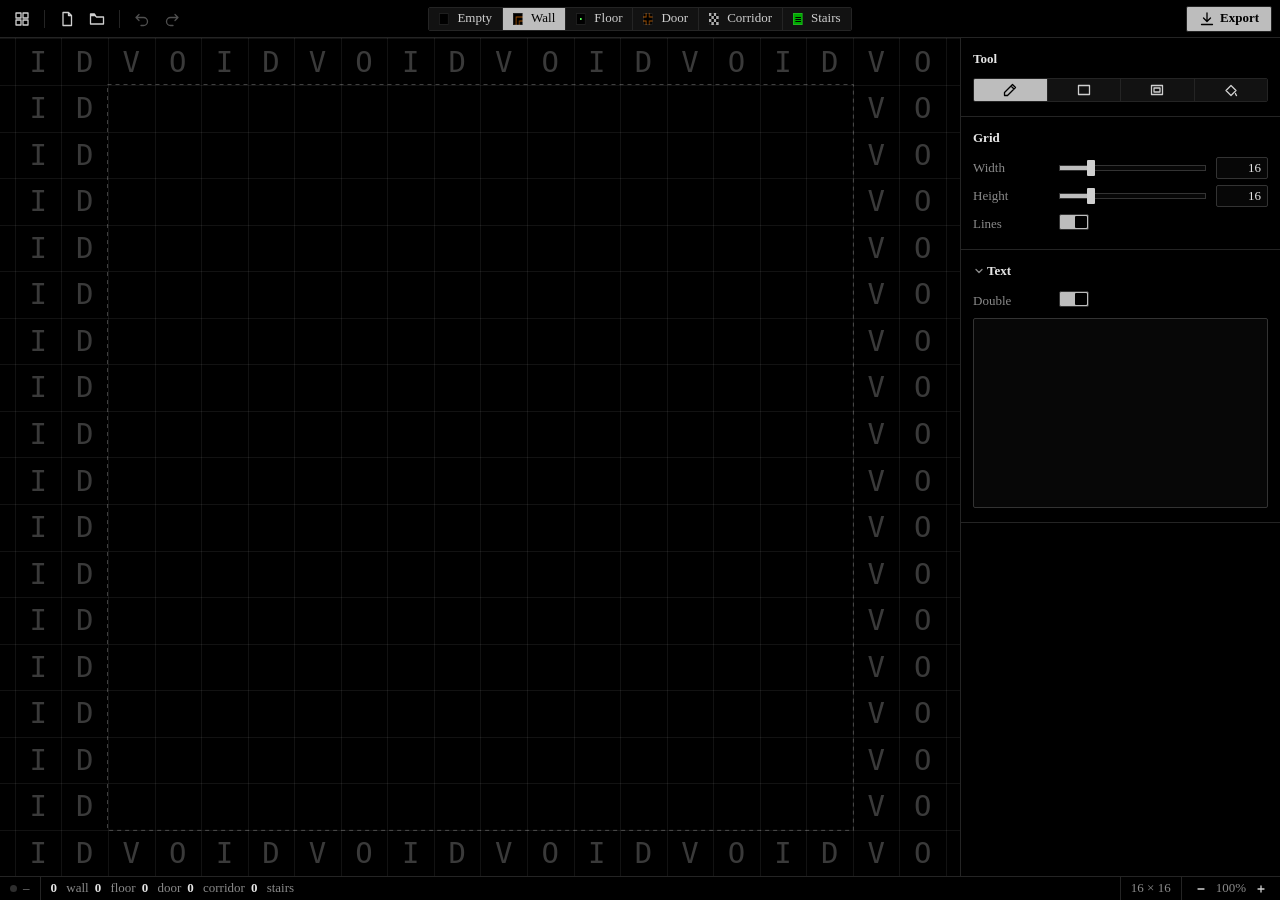
==== tools/mapgen/index.html @ 953b94c6 "Initial commit" ====
<!doctype html>
<html lang="en">
<head>
<meta charset="utf-8">
<meta name="viewport" content="width=device-width, initial-scale=1">
<title>MapGen</title>
<link rel="stylesheet" href="../../shared/ui.css">
<style>
#brush button { justify-content: center; padding: 0 10px; }
@media (max-width: 1000px) { #brush .lbl { display: none; } #brush button { padding: 0 9px; } }
.chipglyph { width: 12px; height: 12px; display: block; }
#work { background: transparent; position: relative; overflow: hidden; min-width: 0; }
#work canvas { display: block; }
#text { margin: 0; padding: 6px 8px; background: var(--well); border: 1px solid var(--well-border); border-radius: 2px;
  font: 11px/1 var(--mono); color: var(--ink); white-space: pre; overflow-x: auto; user-select: text; }
</style>
</head>
<body>
<svg width="0" height="0" style="position:absolute">
  <symbol id="i-home" viewBox="0 0 16 16"><rect x="2" y="2" width="5" height="5"/><rect x="9" y="2" width="5" height="5"/><rect x="2" y="9" width="5" height="5"/><rect x="9" y="9" width="5" height="5"/></symbol>
  <symbol id="i-new" viewBox="0 0 16 16"><path d="M4 1.5h5.5L12.5 4.5V14.5H4z M9.5 1.5v3h3"/></symbol>
  <symbol id="i-open" viewBox="0 0 16 16"><path d="M1.5 4.5v8.5h13V6H7.5L6 4.5z M1.5 4.5V3h4l1 1.5"/></symbol>
  <symbol id="i-undo" viewBox="0 0 16 16"><path d="M5 3.5L2 6.5l3 3 M2 6.5h7.5a4 4 0 0 1 0 8H7"/></symbol>
  <symbol id="i-redo" viewBox="0 0 16 16"><path d="M11 3.5l3 3-3 3 M14 6.5H6.5a4 4 0 0 0 0 8H9"/></symbol>
  <symbol id="i-down" viewBox="0 0 16 16"><path d="M8 2v8 M4.5 7L8 10.5 11.5 7 M2.5 13.5h11"/></symbol>
  <symbol id="i-chev" viewBox="0 0 12 12"><path d="M4.5 3L7.5 6 4.5 9"/></symbol>
  <symbol id="i-minus" viewBox="0 0 12 12"><path d="M3 6h6"/></symbol>
  <symbol id="i-plus" viewBox="0 0 12 12"><path d="M3 6h6 M6 3v6"/></symbol>
  <symbol id="i-pencil" viewBox="0 0 16 16"><path d="M10.5 2.5l3 3-8 8H2.5v-3z M9 4l3 3"/></symbol>
  <symbol id="i-rect" viewBox="0 0 16 16"><rect x="2.5" y="3.5" width="11" height="9"/></symbol>
  <symbol id="i-room" viewBox="0 0 16 16"><rect x="2.5" y="3.5" width="11" height="9"/><rect x="5" y="6" width="6" height="4"/></symbol>
  <symbol id="i-fill" viewBox="0 0 16 16"><path d="M3 8.5L8 3.5l5 5-5 5z M12.5 11.5c0 1 .7 1.6 1 2"/></symbol>
</svg>

<div id="app">
  <div id="toolbar">
    <div class="l">
      <a class="tool" href="../../index.html" title="All tools"><svg class="i"><use href="#i-home"/></svg></a>
      <div class="vsep"></div>
      <button class="tool" id="bNew" title="New map"><svg class="i"><use href="#i-new"/></svg></button>
      <button class="tool" id="bOpen" title="Open .json or .txt"><svg class="i"><use href="#i-open"/></svg></button>
      <div class="vsep"></div>
      <button class="tool" id="bUndo" title="Undo (⌘Z)"><svg class="i"><use href="#i-undo"/></svg></button>
      <button class="tool" id="bRedo" title="Redo (⇧⌘Z)"><svg class="i"><use href="#i-redo"/></svg></button>
      <input type="file" id="file" accept=".json,.txt" hidden>
    </div>
    <div class="seg" id="brush"></div>
    <div class="r">
      <button class="ui-btn primary" id="bExport"><svg class="i"><use href="#i-down"/></svg>Export</button>
      <div class="menu" id="mExport">
        <button data-x="copy">Copy text</button>
        <button data-x="txt">Download .txt</button>
        <button data-x="json">Download .json</button>
      </div>
    </div>
  </div>

  <div id="main">
    <div id="work"><canvas id="cv"></canvas></div>
    <div id="side">
      <div class="section">
        <div class="sec-head">Tool</div>
        <div class="sec-body">
          <div class="seg wide" id="tools">
            <button data-t="pencil" title="Pencil (B) · right-drag erases"><svg class="i"><use href="#i-pencil"/></svg></button>
            <button data-t="rect" title="Rectangle (R) · fills with the brush"><svg class="i"><use href="#i-rect"/></svg></button>
            <button data-t="room" title="Room (M) · wall outline with floor inside"><svg class="i"><use href="#i-room"/></svg></button>
            <button data-t="fill" title="Fill (F)"><svg class="i"><use href="#i-fill"/></svg></button>
          </div>
        </div>
      </div>

      <div class="section">
        <div class="sec-head">Grid</div>
        <div class="sec-body">
          <div class="row slider"><label title="Columns">Width</label><input type="range" id="rW" min="4" max="64"><input class="ui-field num" id="nW"></div>
          <div class="row slider"><label title="Rows">Height</label><input type="range" id="rH" min="4" max="64"><input class="ui-field num" id="nH"></div>
          <div class="row"><label title="Show cell lines (G)">Lines</label><div><button class="switch" id="swGrid"></button></div></div>
        </div>
      </div>

      <div class="section collapsible open" id="secText">
        <div class="sec-head fold"><svg class="i s chev"><use href="#i-chev"/></svg>Text</div>
        <div class="sec-body">
          <div class="row"><label title="Print every glyph twice so cells read square">Double</label><div><button class="switch" id="swDouble"></button></div></div>
          <pre id="text"></pre>
        </div>
      </div>
    </div>
  </div>

  <div id="status">
    <div class="cell"><i class="led" id="led"></i><span id="sPos">–</span></div>
    <div class="cell" id="sCounts"></div>
    <div class="cell grow"></div>
    <div class="cell" id="sSize"></div>
    <div class="cell zoom">
      <button id="zOut" title="Zoom out"><svg class="i s"><use href="#i-minus"/></svg></button>
      <span id="sZoom" title="Reset view (0) · scroll to pan · pinch or ⌘-scroll to zoom · space-drag to pan">100%</span>
      <button id="zIn" title="Zoom in"><svg class="i s"><use href="#i-plus"/></svg></button>
    </div>
  </div>
</div>

<script>
const css = n => getComputedStyle(document.documentElement).getPropertyValue(n).trim();
// ---------------------------------------------------------------- model
const TYPES = ['empty', 'wall', 'floor', 'door', 'corridor', 'stairs'];
const LABEL = { empty: 'Empty', wall: 'Wall', floor: 'Floor', door: 'Door', corridor: 'Corridor', stairs: 'Stairs' };
const CANON = { empty: ' ', wall: '#', floor: '.', door: '+', corridor: ':', stairs: '%' };   // glyph-independent save format
// The PC Rogue look (1985, CGA colours): brown double-line walls, ╬ doors, green · floor, grey ▒ corridors,
// stairs as a black ≡ on a green cell.
const G = { empty: ' ', wall: '╬', floor: '·', door: '╬', corridor: '▒', stairs: '≡' };
const LOOK = { paper: '#000000', ink: '#aaaaaa', void: '#3a3a3a',
  fg: { empty: '#000000', wall: '#aa5500', floor: '#55ff55', door: '#aa5500', corridor: '#aaaaaa', stairs: '#000000' },
  bg: { stairs: '#00aa00' } };
const KEY = 'od.mapeditor.v3';

let S = {
  w: 16, h: 16, cells: new Array(256).fill(0),
  brush: 1, tool: 'pencil', grid: true, double: true, zoom: 1,
};
try {
  const saved = JSON.parse(localStorage.getItem(KEY)) || JSON.parse(localStorage.getItem('od.mapeditor.v2'));
  if (saved && saved.cells) S = { ...S, w: saved.w, h: saved.h, cells: saved.cells, brush: saved.brush ?? 1,
    tool: saved.tool ?? 'pencil', grid: saved.grid ?? true, double: saved.double ?? true, zoom: saved.zoom ?? 1 };
} catch {}
const persist = () => { try { localStorage.setItem(KEY, JSON.stringify(S)); } catch {} };

const at = (x, y) => (x < 0 || y < 0 || x >= S.w || y >= S.h) ? 0 : S.cells[y * S.w + x];

// Walls: CP437 double lines that join to neighbouring walls and doors.
// Walls with no floor, door or corridor around them are buried rock and draw as empty.
const BOX = { 0: '■', 1: '║', 4: '║', 5: '║', 2: '═', 8: '═', 10: '═', 6: '╔', 12: '╗', 3: '╚', 9: '╝',
              7: '╠', 13: '╣', 14: '╦', 11: '╩', 15: '╬' };
function exposed(x, y) {
  for (let dy = -1; dy <= 1; dy++) for (let dx = -1; dx <= 1; dx++) { const v = at(x + dx, y + dy); if (v >= 2) return true; }
  return false;
}
const joins = (x, y) => (at(x, y) === 1 && exposed(x, y)) || at(x, y) === 3;
function wallMask(x, y) {
  return (joins(x, y - 1) ? 1 : 0) | (joins(x + 1, y) ? 2 : 0) | (joins(x, y + 1) ? 4 : 0) | (joins(x - 1, y) ? 8 : 0);
}
// -> [glyph, tile type used for colour, connects east (for double-width text)]
function cellLook(x, y) {
  const t = TYPES[at(x, y)];
  if (t === 'empty') return [' ', 'empty', false];
  if (t === 'wall') {
    if (!exposed(x, y)) return [' ', 'empty', false];
    const m = wallMask(x, y);
    return [BOX[m], 'wall', !!(m & 2)];
  }
  if (t === 'door') return [G.door, 'door', joins(x + 1, y)];
  return [G[t], t, false];
}

// ---------------------------------------------------------------- undo
const undo = [], redo = [];
function checkpoint() { undo.push(S.cells.slice()); if (undo.length > 200) undo.shift(); redo.length = 0; syncUndo(); }
function restore(from, to) { if (!from.length) return; to.push(S.cells.slice()); S.cells = from.pop(); changed(); syncUndo(); }
function syncUndo() { bUndo.disabled = !undo.length; bRedo.disabled = !redo.length; }

// ---------------------------------------------------------------- tile drawing
// Tiles are drawn as exact shapes on the pixel grid (like a bitmap tileset), so every tile sits dead
// centre in its cell whatever fonts are installed. The text export still uses the CP437 characters.
const FONT = getComputedStyle(document.documentElement).getPropertyValue('--mono');
function drawTile(c, t, mask, x, y, w, h) {
  if (t === 'empty') return;
  const col = LOOK.fg[t], r = (v) => Math.round(v);
  if (t === 'stairs') {                                   // ≡ : three black bars on a green cell
    c.fillStyle = LOOK.bg.stairs; c.fillRect(x, y, w, h);
    const bw = r(w * .6), bh = Math.max(1, r(h * .1)), gap = Math.max(1, r(h * .12));
    const bx = x + r((w - bw) / 2), by = y + r((h - (3 * bh + 2 * gap)) / 2);
    c.fillStyle = col; for (let i = 0; i < 3; i++) c.fillRect(bx, by + i * (bh + gap), bw, bh);
    return;
  }
  if (t === 'floor') {                                    // · : one centred square dot
    const d = Math.max(1, r(Math.min(w, h) * .16));
    c.fillStyle = col; c.fillRect(x + r((w - d) / 2), y + r((h - d) / 2), d, d);
    return;
  }
  if (t === 'corridor') {                                 // ▒ : 50% checker dither
    const n = Math.min(w, h) >= 24 ? 8 : 4;
    c.fillStyle = col;
    for (let j = 0; j < n; j++) for (let i = 0; i < n; i++) if ((i + j) % 2 === 0) {
      const x0 = x + r(i * w / n), x1 = x + r((i + 1) * w / n), y0 = y + r(j * h / n), y1 = y + r((j + 1) * h / n);
      c.fillRect(x0, y0, x1 - x0, y1 - y0);
    }
    return;
  }
  // wall / door: a double line drawn as a hollow "pipe" from the centre to each connected edge.
  // Doors are a full cross (╬).
  const m = t === 'door' ? 15 : mask, cx = x + w / 2, cy = y + h / 2, s = Math.min(w, h);
  const lw = Math.max(1, r(s / 9)), gap = Math.max(2, r(s * .3));
  const path = () => {
    c.beginPath();
    if (m === 0) { c.moveTo(cx - .01, cy); c.lineTo(cx + .01, cy); }   // lone pillar
    if (m & 1) { c.moveTo(cx, cy); c.lineTo(cx, y - 1); }
    if (m & 2) { c.moveTo(cx, cy); c.lineTo(x + w + 1, cy); }
    if (m & 4) { c.moveTo(cx, cy); c.lineTo(cx, y + h + 1); }
    if (m & 8) { c.moveTo(cx, cy); c.lineTo(x - 1, cy); }
  };
  c.save(); c.beginPath(); c.rect(x, y, w, h); c.clip();
  c.lineCap = 'square';
  path(); c.strokeStyle = col; c.lineWidth = gap + lw; c.stroke();
  path(); c.strokeStyle = LOOK.paper; c.lineWidth = Math.max(.5, gap - lw); c.stroke();
  c.restore();
}

// ---------------------------------------------------------------- main canvas
const work = document.getElementById('work'), cv = document.getElementById('cv'), ctx = cv.getContext('2d');
let cell = 24, ox = 0, oy = 0, CW = 0, CH = 0, hover = null, drag = null;
let panX = 0, panY = 0, spaceDown = false;
const ZMIN = .25, ZMAX = 8;
const VOID = 'VOID';

// The canvas fills the whole work area. The map sits centred on the same grid; every cell outside it spells VOID.
function layout() {
  CW = work.clientWidth; CH = work.clientHeight;
  const dpr = devicePixelRatio || 1;
  cv.width = CW * dpr; cv.height = CH * dpr;
  cv.style.width = CW + 'px'; cv.style.height = CH + 'px';
  ctx.setTransform(dpr, 0, 0, dpr, 0, 0);
  place();
}
const fitCell = () => Math.min(CW / (S.w + 2), CH / (S.h + 2));
function place() {
  cell = Math.max(2, fitCell() * S.zoom);
  ox = Math.round((CW - S.w * cell) / 2 + panX); oy = Math.round((CH - S.h * cell) / 2 + panY);
  draw();
}
// Zoom keeping the map point under (mx, my) fixed on screen.
function zoomTo(z, mx = CW / 2, my = CH / 2) {
  z = Math.min(ZMAX, Math.max(ZMIN, z));
  const wx = (mx - ox) / cell, wy = (my - oy) / cell, c2 = Math.max(2, fitCell() * z);
  panX = mx - wx * c2 - (CW - S.w * c2) / 2; panY = my - wy * c2 - (CH - S.h * c2) / 2;
  S.zoom = z; sZoom.textContent = Math.round(z * 100) + '%'; place(); persist();
}
function resetView() { panX = panY = 0; zoomTo(1); panX = panY = 0; place(); }

function draw() {
  ctx.clearRect(0, 0, CW, CH);                                   // VOID area lets the page background through
  ctx.fillStyle = LOOK.paper; ctx.fillRect(ox, oy, S.w * cell, S.h * cell);
  const x0 = -Math.ceil(ox / cell), y0 = -Math.ceil(oy / cell);
  const x1 = Math.ceil((CW - ox) / cell), y1 = Math.ceil((CH - oy) / cell);

  ctx.fillStyle = LOOK.void; ctx.textAlign = 'center'; ctx.textBaseline = 'middle';
  ctx.font = `${Math.round(cell * .62)}px ${FONT}`;
  if (cell >= 6) for (let y = y0; y < y1; y++) for (let x = x0; x < x1; x++) {
    if (x >= 0 && y >= 0 && x < S.w && y < S.h) continue;
    ctx.fillText(VOID[((x % 4) + 4) % 4], ox + (x + .5) * cell, oy + (y + .55) * cell);
  }

  const gx = i => Math.round(ox + i * cell), gy = j => Math.round(oy + j * cell);   // snapped cell edges
  for (let y = 0; y < S.h; y++) for (let x = 0; x < S.w; x++) {
    const t = TYPES[at(x, y)];
    if (t === 'empty' || (t === 'wall' && !exposed(x, y))) continue;
    drawTile(ctx, t, t === 'wall' ? wallMask(x, y) : 15, gx(x), gy(y), gx(x + 1) - gx(x), gy(y + 1) - gy(y));
  }

  if (S.grid && cell >= 5) {
    ctx.strokeStyle = 'rgba(255,255,255,.07)'; ctx.lineWidth = 1; ctx.beginPath();
    for (let x = x0; x <= x1; x++) { const px = gx(x) + .5; ctx.moveTo(px, 0); ctx.lineTo(px, CH); }
    for (let y = y0; y <= y1; y++) { const py = gy(y) + .5; ctx.moveTo(0, py); ctx.lineTo(CW, py); }
    ctx.stroke();
  }
  ctx.strokeStyle = 'rgba(255,255,255,.25)'; ctx.setLineDash([4, 4]); ctx.lineWidth = 1;
  ctx.strokeRect(ox - .5, oy - .5, S.w * cell + 1, S.h * cell + 1); ctx.setLineDash([]);

  ctx.strokeStyle = css('--accent'); ctx.lineWidth = 2;
  if (drag && (S.tool === 'rect' || S.tool === 'room')) {
    const [bx0, by0, bx1, by1] = box(drag.start, drag.cur);
    ctx.strokeRect(ox + bx0 * cell + 1, oy + by0 * cell + 1, (bx1 - bx0 + 1) * cell - 2, (by1 - by0 + 1) * cell - 2);
  } else if (hover) {
    ctx.strokeRect(ox + hover[0] * cell + 1, oy + hover[1] * cell + 1, cell - 2, cell - 2);
  }
}

const box = (a, b) => [Math.min(a[0], b[0]), Math.min(a[1], b[1]), Math.max(a[0], b[0]), Math.max(a[1], b[1])];
function cellAt(e) {
  const r = cv.getBoundingClientRect();
  const x = Math.floor((e.clientX - r.left - ox) / cell), y = Math.floor((e.clientY - r.top - oy) / cell);
  return (x >= 0 && y >= 0 && x < S.w && y < S.h) ? [x, y] : null;
}
function set(x, y, v) { if (x >= 0 && y >= 0 && x < S.w && y < S.h) S.cells[y * S.w + x] = v; }
function line(a, b, v) {                       // Bresenham so fast drags leave no gaps
  let [x0, y0] = a; const [x1, y1] = b, dx = Math.abs(x1 - x0), dy = -Math.abs(y1 - y0);
  const sx = x0 < x1 ? 1 : -1, sy = y0 < y1 ? 1 : -1; let err = dx + dy;
  for (;;) { set(x0, y0, v); if (x0 === x1 && y0 === y1) break; const e2 = 2 * err;
    if (e2 >= dy) { err += dy; x0 += sx; } if (e2 <= dx) { err += dx; y0 += sy; } }
}
function flood(x, y, v) {
  const from = at(x, y); if (from === v) return;
  const st = [[x, y]];
  while (st.length) { const [cx, cy] = st.pop();
    if (cx < 0 || cy < 0 || cx >= S.w || cy >= S.h || at(cx, cy) !== from) continue;
    set(cx, cy, v); st.push([cx + 1, cy], [cx - 1, cy], [cx, cy + 1], [cx, cy - 1]); }
}

cv.addEventListener('contextmenu', e => e.preventDefault());
cv.addEventListener('wheel', e => {
  e.preventDefault();
  if (e.ctrlKey || e.metaKey) {
    const r = cv.getBoundingClientRect();
    zoomTo(S.zoom * Math.exp(-e.deltaY * .01), e.clientX - r.left, e.clientY - r.top);
  } else { panX -= e.deltaX; panY -= e.deltaY; place(); }
}, { passive: false });
cv.addEventListener('pointerdown', e => {
  if (spaceDown || e.button === 1) {
    cv.setPointerCapture(e.pointerId); e.preventDefault();
    drag = { pan: true, sx: e.clientX, sy: e.clientY, px: panX, py: panY }; cv.style.cursor = 'grabbing'; return;
  }
  const c = cellAt(e); if (!c) return;
  cv.setPointerCapture(e.pointerId);
  const v = e.button === 2 ? 0 : S.brush;
  checkpoint();
  if (S.tool === 'fill') { flood(c[0], c[1], v); changed(); return; }
  drag = { start: c, cur: c, last: c, v };
  if (S.tool === 'pencil') { set(c[0], c[1], v); changed(); } else draw();
});
cv.addEventListener('pointermove', e => {
  if (drag && drag.pan) { panX = drag.px + e.clientX - drag.sx; panY = drag.py + e.clientY - drag.sy; place(); return; }
  const c = cellAt(e);
  hover = c; sPos.textContent = c ? `${c[0]}, ${c[1]}` : '–';
  if (drag && c) {
    drag.cur = c;
    if (S.tool === 'pencil') { line(drag.last, c, drag.v); drag.last = c; changed(); return; }
  }
  draw();
});
cv.addEventListener('pointerup', () => {
  if (!drag) return;
  if (drag.pan) { drag = null; cv.style.cursor = spaceDown ? 'grab' : ''; return; }
  if (S.tool === 'rect' || S.tool === 'room') {
    const [x0, y0, x1, y1] = box(drag.start, drag.cur);
    for (let y = y0; y <= y1; y++) for (let x = x0; x <= x1; x++) {
      const edge = x === x0 || x === x1 || y === y0 || y === y1;
      set(x, y, S.tool === 'rect' ? drag.v : (drag.v === 0 ? 0 : edge ? 1 : 2));
    }
  }
  drag = null; changed();
});
cv.addEventListener('pointerleave', () => { hover = null; sPos.textContent = '–'; draw(); });

// ---------------------------------------------------------------- text export
function asText(double = S.double) {
  const rows = [];
  for (let y = 0; y < S.h; y++) {
    let r = '';
    for (let x = 0; x < S.w; x++) {
      const [g, t, east] = cellLook(x, y);
      if (!double) r += g;
      else if (t === 'wall' || t === 'door') r += g + (east ? '═' : ' ');   // keep lines continuous
      else if (t === 'empty' || t === 'floor') r += g + ' ';
      else r += g + g;
    }
    rows.push(r);
  }
  return rows.join('\n');
}
function asJSON() {
  const rows = [];
  for (let y = 0; y < S.h; y++) { let r = ''; for (let x = 0; x < S.w; x++) r += CANON[TYPES[at(x, y)]]; rows.push(r); }
  return JSON.stringify({ width: S.w, height: S.h, legend: CANON, tiles: rows }, null, 1);
}
function download(name, text) {
  const a = document.createElement('a'); a.href = URL.createObjectURL(new Blob([text], { type: 'text/plain' }));
  a.download = name; a.click(); setTimeout(() => URL.revokeObjectURL(a.href), 1000);
}
function importText(txt) {
  let rows, lookup = {}, json = false;
  try { rows = JSON.parse(txt).tiles; json = true; } catch { rows = txt.replace(/\r/g, '').split('\n').filter(r => r.length); }
  if (!json) {                                  // text: read it in the current glyphs first, canonical chars as fallback
    for (const ch of Object.values(BOX)) lookup[ch] = 1;
    for (const t of TYPES) if (t !== 'wall') lookup[G[t]] = TYPES.indexOf(t);   // ╬ reads as a door
  }
  for (const [t, ch] of Object.entries(CANON)) lookup[ch] ??= TYPES.indexOf(t);
  const chars = rows.map(r => [...r]);
  const dbl = !json && chars.every(r => r.length % 2 === 0) && (
    chars.every(r => r.every((c, i) => i % 2 || c === r[i + 1])) ||
    (chars.every(r => r.every((c, i) => i % 2 === 0 || c === ' ' || c === '═' || c === r[i - 1]))));
  const grid = dbl ? chars.map(r => r.filter((_, i) => i % 2 === 0)) : chars;
  checkpoint();
  S.h = Math.min(64, grid.length); S.w = Math.min(64, Math.max(...grid.map(r => r.length)));
  S.cells = new Array(S.w * S.h).fill(0);
  grid.slice(0, S.h).forEach((r, y) => r.slice(0, S.w).forEach((c, x) => set(x, y, lookup[c] ?? 0)));
  syncControls(); layout(); changed();
}

// ---------------------------------------------------------------- side panel
function glyphCanvas(types, s) {
  const c = document.createElement('canvas'), dpr = devicePixelRatio || 1;
  c.width = types.length * (s + 3) * dpr; c.height = s * dpr;
  c.style.width = types.length * (s + 3) - 3 + 'px'; c.style.height = s + 'px';
  const x = c.getContext('2d'); x.scale(dpr, dpr);
  types.forEach((t, i) => { x.fillStyle = LOOK.paper; x.fillRect(i * (s + 3), 0, s, s);
    drawTile(x, t, t === 'wall' ? 6 : 15, i * (s + 3), 0, s, s);
    x.strokeStyle = 'rgba(255,255,255,.12)'; x.strokeRect(i * (s + 3) + .5, .5, s - 1, s - 1); });
  return c;
}
function buildBrush() {
  const box = document.getElementById('brush'); box.innerHTML = '';
  TYPES.forEach((t, i) => {
    const b = document.createElement('button'); b.className = i === S.brush ? 'on' : ''; b.title = `${LABEL[t]} (${i + 1})`;
    const c = glyphCanvas([t], 12); c.className = 'chipglyph';
    const l = document.createElement('span'); l.className = 'lbl'; l.textContent = LABEL[t];
    b.append(c, l);
    b.onclick = () => { S.brush = i; buildBrush(); persist(); };
    box.appendChild(b);
  });
}
function buildTools() {
  document.querySelectorAll('#tools button').forEach(b => {
    b.classList.toggle('on', b.dataset.t === S.tool);
    b.onclick = () => { S.tool = b.dataset.t; buildTools(); persist(); };
  });
}
function bindSwitch(id, key, after) {
  const el = document.getElementById(id);
  const sync = () => el.classList.toggle('on', !!S[key]);
  el.onclick = () => { S[key] = !S[key]; sync(); (after || changed)(); };
  sync(); return sync;
}
function resize(w, h) {
  w = Math.max(4, Math.min(64, w | 0)); h = Math.max(4, Math.min(64, h | 0));
  if (w === S.w && h === S.h) return;
  checkpoint();
  const next = new Array(w * h).fill(0);
  for (let y = 0; y < Math.min(h, S.h); y++) for (let x = 0; x < Math.min(w, S.w); x++) next[y * w + x] = at(x, y);
  S.w = w; S.h = h; S.cells = next; syncControls(); layout(); changed();
}
function syncControls() {
  for (const [r, n, k] of [[rW, nW, 'w'], [rH, nH, 'h']]) {
    r.value = S[k]; n.value = S[k]; r.style.setProperty('--p', ((S[k] - 4) / 60 * 100) + '%');
  }
}
for (const [r, n, k] of [[rW, nW, 'w'], [rH, nH, 'h']]) {
  r.oninput = () => resize(k === 'w' ? +r.value : S.w, k === 'h' ? +r.value : S.h);
  r.ondblclick = () => resize(k === 'w' ? 16 : S.w, k === 'h' ? 16 : S.h);
  n.onchange = () => resize(k === 'w' ? +n.value : S.w, k === 'h' ? +n.value : S.h);
  n.onkeydown = e => { if (e.key === 'ArrowUp' || e.key === 'ArrowDown') { e.preventDefault();
    const d = (e.key === 'ArrowUp' ? 1 : -1) * (e.shiftKey ? 10 : 1);
    resize(k === 'w' ? S.w + d : S.w, k === 'h' ? S.h + d : S.h); } };
}
document.querySelector('#secText .sec-head').onclick = () => secText.classList.toggle('open');

// ---------------------------------------------------------------- toolbar, status, keys
bUndo.onclick = () => restore(undo, redo);
bRedo.onclick = () => restore(redo, undo);
bNew.onclick = () => { checkpoint(); S.cells = new Array(S.w * S.h).fill(0); changed(); };
bOpen.onclick = () => file.click();
file.onchange = async () => { if (file.files[0]) importText(await file.files[0].text()); file.value = ''; };
bExport.onclick = e => { e.stopPropagation(); mExport.classList.toggle('open'); };
document.addEventListener('click', () => mExport.classList.remove('open'));
mExport.onclick = async e => {
  const x = e.target.dataset.x; if (!x) return;
  if (x === 'copy') { try { await navigator.clipboard.writeText(asText()); } catch {} }
  if (x === 'txt') download('map.txt', asText() + '\n');
  if (x === 'json') download('map.json', asJSON());
};
zIn.onclick = () => zoomTo(S.zoom * 1.25);
zOut.onclick = () => zoomTo(S.zoom / 1.25);
sZoom.onclick = resetView;
document.addEventListener('keyup', e => { if (e.key === ' ') { spaceDown = false; if (!drag) cv.style.cursor = ''; } });

document.addEventListener('keydown', e => {
  if (e.target.tagName === 'INPUT') return;
  if (e.key === ' ') { e.preventDefault(); if (!spaceDown) { spaceDown = true; if (!drag) cv.style.cursor = 'grab'; } return; }
  if (e.key === '0' && !e.metaKey && !e.ctrlKey) { resetView(); return; }
  if ((e.key === '=' || e.key === '+') && !e.metaKey) { zoomTo(S.zoom * 1.25); return; }
  if (e.key === '-' && !e.metaKey) { zoomTo(S.zoom / 1.25); return; }
  const mod = e.metaKey || e.ctrlKey;
  if (mod && e.key.toLowerCase() === 'z') { e.preventDefault(); e.shiftKey ? restore(redo, undo) : restore(undo, redo); return; }
  if (mod) return;
  if ('123456'.includes(e.key)) { S.brush = +e.key - 1; buildBrush(); persist(); }
  const tk = { b: 'pencil', r: 'rect', m: 'room', f: 'fill' }[e.key.toLowerCase()];
  if (tk) { S.tool = tk; buildTools(); persist(); }
  if (e.key.toLowerCase() === 'g') { S.grid = !S.grid; syncGrid(); changed(); }
});

function changed() {
  draw();
  document.getElementById('text').textContent = asText();
  const n = [0, 0, 0, 0, 0, 0]; S.cells.forEach(v => n[v]++);
  sCounts.innerHTML = `<b>${n[1]}</b>&nbsp;wall <b>${n[2]}</b>&nbsp;floor <b>${n[3]}</b>&nbsp;door <b>${n[4]}</b>&nbsp;corridor <b>${n[5]}</b>&nbsp;stairs`;
  sSize.textContent = `${S.w} × ${S.h}`;
  persist();
}

// ---------------------------------------------------------------- boot
let syncGrid;
document.fonts.ready.then(() => {
  syncGrid = bindSwitch('swGrid', 'grid');
  bindSwitch('swDouble', 'double');
  buildBrush(); buildTools(); syncControls(); syncUndo();
  sZoom.textContent = Math.round(S.zoom * 100) + '%';
  new ResizeObserver(layout).observe(work);
  layout(); changed();
});
</script>
</body>
</html>
---- shared/ui.css ----
/* Shared look for all tools, matching the toolkit index: black, Times type, greys only.
   The tool shell is #app > #toolbar, #main (> #work + #side), #status. */
:root {
  color-scheme: dark;
  --bg: #000000; --chrome: #000000; --panel: #000000; --canvas: transparent;
  --button: #121212; --button-hover: #1e1e1e; --rack: #0c0c0c; --rack-head: #121212;
  --well: #070707; --well-hover: #141414; --well-border: #333333; --edge: #242424;
  --text: #cfcfcf; --text-dim: #8a8a8a; --value: #e6e6e6;
  --accent: #bdbdbd; --on-accent: #000000; --select: #8a8a8a;
  --meter: #bdbdbd; --meter-off: #2e2e2e; --thumb: #cfcfcf;
  --paper: #000000; --ink: #aaaaaa; --error: #ff5555;
  --serif: "Times New Roman", Times, serif;
  --mono: Menlo, "SF Mono", Monaco, "DejaVu Sans Mono", monospace;
}
* { box-sizing: border-box; }
html, body { margin: 0; height: 100%; color: var(--text);
  font: 13px/1.3 var(--serif);
  -webkit-font-smoothing: antialiased; user-select: none; cursor: default; overflow: hidden; }
html, body { background: #000; }
input, select, textarea, button { font: inherit; }
svg.i { width: 16px; height: 16px; fill: none; stroke: currentColor; stroke-width: 1.3;
  stroke-linecap: round; stroke-linejoin: round; flex: none; }
svg.i.s { width: 12px; height: 12px; }

#app { display: grid; grid-template-rows: 38px 1fr 24px; height: 100%; }

/* toolbar */
#toolbar { background: var(--chrome); border-bottom: 1px solid var(--edge);
  display: grid; grid-template-columns: minmax(0, 1fr) auto minmax(0, 1fr); align-items: center; padding: 0 8px; gap: 8px; }
#toolbar .l, #toolbar .r { display: flex; align-items: center; gap: 2px; }
#toolbar .r { justify-content: flex-end; position: relative; }
.tool { height: 26px; min-width: 28px; padding: 0 6px; display: inline-flex; align-items: center; justify-content: center;
  gap: 5px; background: transparent; border: 0; border-radius: 2px; color: var(--text); }
.tool:hover { background: var(--button-hover); }
.tool:disabled { opacity: .38; background: transparent; }
.vsep { width: 1px; height: 18px; background: var(--edge); margin: 0 6px; }

/* buttons */
.ui-btn { height: 22px; padding: 0 10px; background: var(--button); border: 1px solid var(--edge); border-radius: 2px;
  color: var(--text); display: inline-flex; align-items: center; gap: 5px; }
.ui-btn:hover { background: var(--button-hover); }
.ui-btn.primary { background: var(--accent); color: var(--on-accent); font-weight: 600; }
.ui-btn.primary:hover { filter: brightness(1.08); }
#toolbar .ui-btn.primary { height: 26px; padding: 0 12px; }

/* segmented */
.seg { display: inline-flex; border: 1px solid var(--edge); border-radius: 2px; overflow: hidden; }
.seg button { height: 22px; padding: 0 12px; background: var(--button); border: 0; border-left: 1px solid var(--edge);
  color: var(--text); display: inline-flex; align-items: center; gap: 6px; }
.seg button:first-child { border-left: 0; }
.seg button:hover:not(.on) { background: var(--button-hover); }
.seg button.on { background: var(--accent); color: var(--on-accent); }
.seg.wide { display: flex; } .seg.wide button { flex: 1; justify-content: center; padding: 0 6px; }

/* dropdown */
.menu { position: absolute; top: calc(100% + 2px); right: 0; min-width: 150px; background: var(--well);
  border: 1px solid var(--edge); border-radius: 2px; box-shadow: 0 4px 14px rgba(0,0,0,.25); padding: 3px 0; z-index: 10; display: none; }
.menu.open { display: block; }
.menu button { display: block; width: 100%; text-align: left; padding: 5px 10px; background: none; border: 0; color: var(--text); }
.menu button:hover { background: var(--select); }
.menu hr { border: 0; border-top: 1px solid var(--well-border); margin: 3px 0; }

/* main */
#main { display: grid; grid-template-columns: 1fr 320px; min-height: 0; }
#side { background: var(--panel); border-left: 1px solid var(--edge); overflow-y: auto; }

/* sections */
.section { padding: 12px 12px 14px; border-bottom: 1px solid var(--edge); }
.sec-head { height: 18px; display: flex; align-items: center; gap: 2px; margin-bottom: 10px; font-weight: 600; color: var(--value); }
.sec-head.fold { cursor: default; }
.sec-head .chev { color: var(--text-dim); transition: transform .1s ease; }
.section.open .chev { transform: rotate(90deg); }
.section.collapsible:not(.open) .sec-body { display: none; }
.section.collapsible:not(.open) .sec-head { margin-bottom: 0; }
.sec-body { display: flex; flex-direction: column; gap: 6px; }
.row { display: grid; grid-template-columns: 76px 1fr; gap: 10px; align-items: center; min-height: 22px; }
.row.slider { grid-template-columns: 76px 1fr 52px; }
.row > label { color: var(--text-dim); white-space: nowrap; overflow: hidden; text-overflow: ellipsis; }

.ui-field { height: 22px; padding: 0 6px; background: var(--well); border: 1px solid var(--well-border); border-radius: 2px;
  color: var(--value); outline: none; width: 100%; user-select: text; }
.ui-field:focus { border-color: var(--select); }
.ui-field.num { text-align: right; font-variant-numeric: tabular-nums; }

/* slider */
input[type=range] { -webkit-appearance: none; appearance: none; width: 100%; height: 16px; background: transparent; margin: 0; }
input[type=range]::-webkit-slider-runnable-track { height: 6px; box-shadow: inset 0 0 0 1px var(--well-border);
  background: linear-gradient(to right, var(--accent) 0 var(--p, 50%), var(--well) var(--p, 50%) 100%); }
input[type=range]::-webkit-slider-thumb { -webkit-appearance: none; width: 8px; height: 16px; margin-top: -5px;
  background: var(--thumb); border-radius: 1px; }
input[type=range]:focus { outline: none; }
input[type=range]:focus-visible::-webkit-slider-thumb { background: var(--select); }

/* switch */
.switch { width: 30px; height: 16px; background: var(--well); border: 1px solid var(--well-border); border-radius: 2px;
  position: relative; padding: 0; }
.switch::after { content: ""; position: absolute; top: 1px; left: 1px; width: 12px; height: 12px; background: var(--thumb);
  border-radius: 1px; transition: transform .12s ease; }
.switch.on { background: var(--accent); }
.switch.on::after { background: var(--on-accent); transform: translateX(14px); }
.switch:focus-visible { outline: 1px solid var(--select); outline-offset: 1px; }


/* status bar */
#status { background: var(--chrome); border-top: 1px solid var(--edge); display: flex; align-items: center; color: var(--text-dim);
  font-variant-numeric: tabular-nums; }
#status .cell { padding: 0 10px; border-left: 1px solid var(--edge); display: flex; align-items: center; gap: 6px; height: 100%; }
#status .cell:first-child { border-left: 0; }
#status .grow { flex: 1; border-left: 0; }
#status b { color: var(--value); font-weight: 600; }
.led { width: 7px; height: 7px; border-radius: 50%; background: var(--meter-off); }
.led.on { background: var(--meter); }
.zoom button { height: 18px; min-width: 18px; padding: 0 3px; background: transparent; border: 0; border-radius: 2px; color: var(--text);
  display: inline-flex; align-items: center; justify-content: center; }
.zoom button:hover { background: var(--button-hover); }
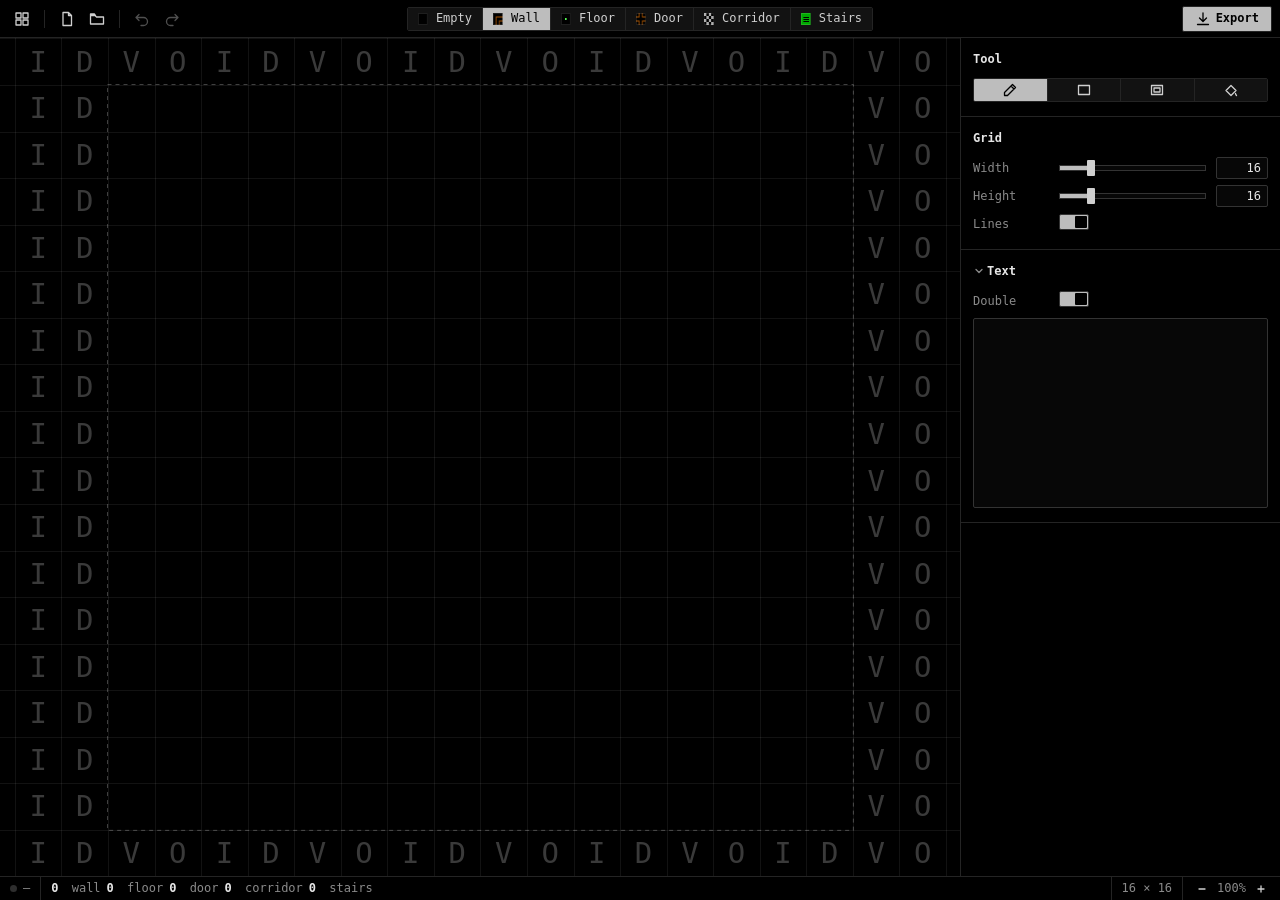
==== commit 2758276e: "Monospace font across the site; "entry" wording in World Eater - Toolkit page and every tool now use" ====
--- a/tools/mapgen/index.html
+++ b/tools/mapgen/index.html
@@ -4,7 +4,7 @@
 <meta charset="utf-8">
 <meta name="viewport" content="width=device-width, initial-scale=1">
 <title>MapGen</title>
-<link rel="stylesheet" href="../../shared/ui.css">
+<link rel="stylesheet" href="../../shared/ui.css?v=2">
 <style>
 #brush button { justify-content: center; padding: 0 10px; }
 @media (max-width: 1000px) { #brush .lbl { display: none; } #brush button { padding: 0 9px; } }
--- a/shared/ui.css
+++ b/shared/ui.css
@@ -1,4 +1,4 @@
-/* Shared look for all tools, matching the toolkit index: black, Times type, greys only.
+/* Shared look for all tools, matching the toolkit index: black, plain monospace type, greys only.
    The tool shell is #app > #toolbar, #main (> #work + #side), #status. */
 :root {
   color-scheme: dark;
@@ -14,7 +14,7 @@
 }
 * { box-sizing: border-box; }
 html, body { margin: 0; height: 100%; color: var(--text);
-  font: 13px/1.3 var(--serif);
+  font: 12px/1.35 var(--mono);
   -webkit-font-smoothing: antialiased; user-select: none; cursor: default; overflow: hidden; }
 html, body { background: #000; }
 input, select, textarea, button { font: inherit; }
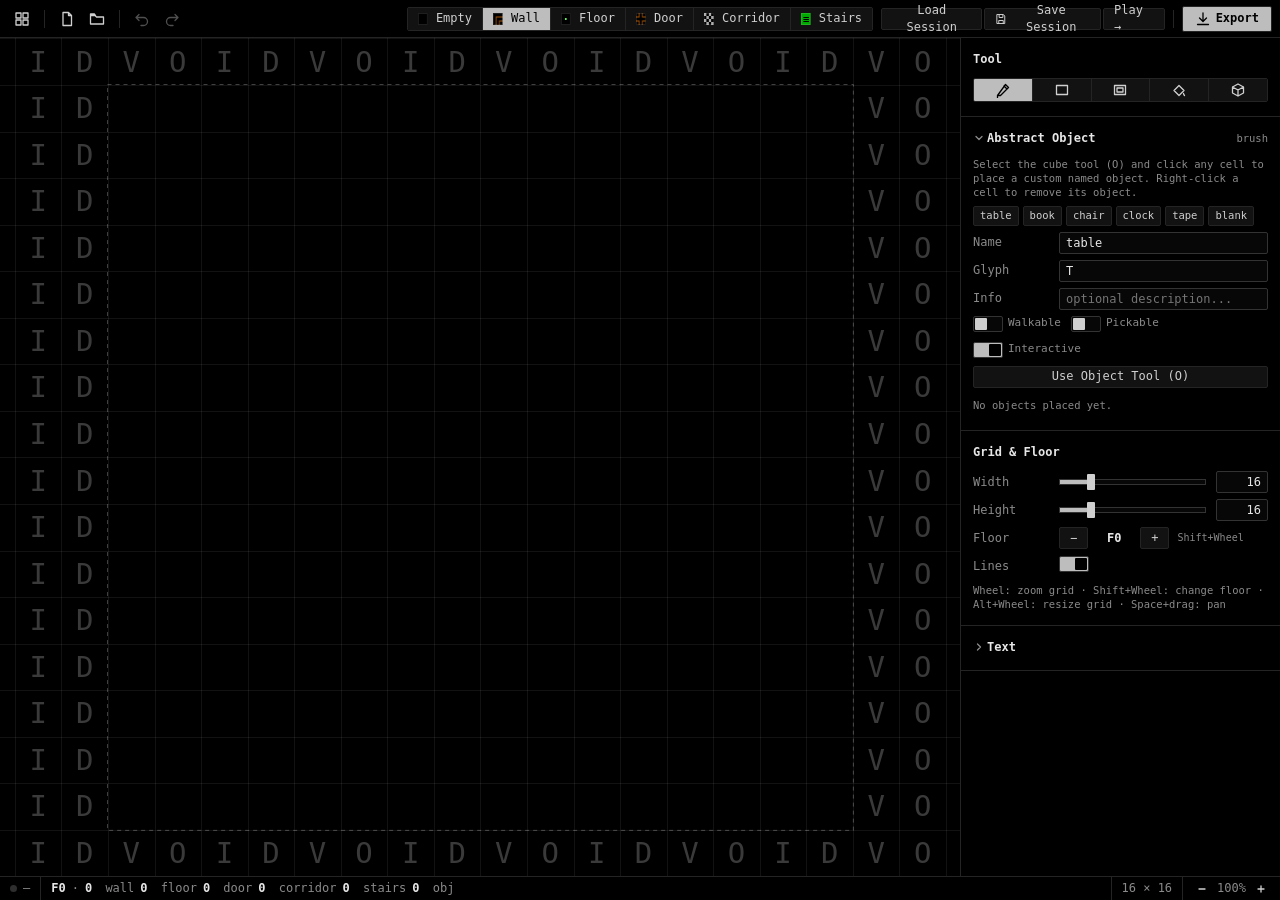
==== commit da9ca90b: "Add Play 3D simulation, MapGen objects/floors, Soul colors & Narrator, Tutorial, and shared session " ====
--- a/tools/mapgen/index.html
+++ b/tools/mapgen/index.html
@@ -13,6 +13,22 @@
 #work canvas { display: block; }
 #text { margin: 0; padding: 6px 8px; background: var(--well); border: 1px solid var(--well-border); border-radius: 2px;
   font: 11px/1 var(--mono); color: var(--ink); white-space: pre; overflow-x: auto; user-select: text; }
+.obj-list { display: flex; flex-direction: column; gap: 3px; max-height: 180px; overflow-y: auto; }
+.obj-item { display: grid; grid-template-columns: 20px 1fr auto 20px; gap: 6px; align-items: center;
+  padding: 3px 5px; background: var(--well); border: 1px solid var(--edge); border-radius: 2px; cursor: pointer; }
+.obj-item:hover { background: var(--well-hover); }
+.obj-item.sel { border-color: var(--accent); background: #161616; }
+.obj-glyph { text-align: center; font-weight: 700; color: #ffff55; }
+.obj-glyph.pick { color: #55ffff; }
+.obj-meta { font-size: 10px; color: var(--text-dim); white-space: nowrap; }
+.obj-name { overflow: hidden; text-overflow: ellipsis; white-space: nowrap; color: var(--value); }
+.obj-del { background: transparent; border: 0; color: var(--text-dim); cursor: pointer; padding: 0; width: 18px; height: 18px; display: inline-flex; align-items: center; justify-content: center; }
+.obj-del:hover { color: var(--error); }
+.flags-row { display: flex; gap: 10px; flex-wrap: wrap; align-items: center; }
+.flag-item { display: inline-flex; align-items: center; gap: 5px; color: var(--text-dim); font-size: 11px; }
+.hint { font-size: 10.5px; color: var(--text-dim); line-height: 1.35; }
+.preset-bar { display: flex; flex-wrap: wrap; gap: 4px; }
+.preset-bar button { font-size: 10.5px; height: 20px; padding: 0 6px; }
 </style>
 </head>
 <body>
@@ -26,10 +42,13 @@
   <symbol id="i-chev" viewBox="0 0 12 12"><path d="M4.5 3L7.5 6 4.5 9"/></symbol>
   <symbol id="i-minus" viewBox="0 0 12 12"><path d="M3 6h6"/></symbol>
   <symbol id="i-plus" viewBox="0 0 12 12"><path d="M3 6h6 M6 3v6"/></symbol>
-  <symbol id="i-pencil" viewBox="0 0 16 16"><path d="M10.5 2.5l3 3-8 8H2.5v-3z M9 4l3 3"/></symbol>
+  <symbol id="i-pencil" viewBox="0 0 16 16"><path d="M10.5 2.5l3 3-8 8H2.5v3h0v-3z M9 4l3 3"/></symbol>
   <symbol id="i-rect" viewBox="0 0 16 16"><rect x="2.5" y="3.5" width="11" height="9"/></symbol>
   <symbol id="i-room" viewBox="0 0 16 16"><rect x="2.5" y="3.5" width="11" height="9"/><rect x="5" y="6" width="6" height="4"/></symbol>
   <symbol id="i-fill" viewBox="0 0 16 16"><path d="M3 8.5L8 3.5l5 5-5 5z M12.5 11.5c0 1 .7 1.6 1 2"/></symbol>
+  <symbol id="i-obj" viewBox="0 0 16 16"><path d="M8 2L13.5 5v6L8 14 2.5 11V5z M8 8v6 M8 8L13.5 5 M8 8L2.5 5"/></symbol>
+  <symbol id="i-save" viewBox="0 0 16 16"><path d="M3 2h8l2 2v10H3z M5.5 2v4h5V2 M5 14v-4h6v4"/></symbol>
+  <symbol id="i-x" viewBox="0 0 12 12"><path d="M3.5 3.5l5 5 M8.5 3.5l-5 5"/></symbol>
 </svg>
 
 <div id="app">
@@ -46,11 +65,15 @@
     </div>
     <div class="seg" id="brush"></div>
     <div class="r">
+      <button class="ui-btn" id="bLoadSess" title="Load map from active Session">Load Session</button>
+      <button class="ui-btn" id="bSaveSess" title="Save this map + objects to active Session for Play"><svg class="i s"><use href="#i-save"/></svg>Save Session</button>
+      <a class="ui-btn" href="../play/index.html" title="Open 3D Simulation" style="text-decoration:none">Play →</a>
+      <div class="vsep"></div>
       <button class="ui-btn primary" id="bExport"><svg class="i"><use href="#i-down"/></svg>Export</button>
       <div class="menu" id="mExport">
         <button data-x="copy">Copy text</button>
         <button data-x="txt">Download .txt</button>
-        <button data-x="json">Download .json</button>
+        <button data-x="json">Download .json (with objects)</button>
       </div>
     </div>
   </div>
@@ -66,20 +89,58 @@
             <button data-t="rect" title="Rectangle (R) · fills with the brush"><svg class="i"><use href="#i-rect"/></svg></button>
             <button data-t="room" title="Room (M) · wall outline with floor inside"><svg class="i"><use href="#i-room"/></svg></button>
             <button data-t="fill" title="Fill (F)"><svg class="i"><use href="#i-fill"/></svg></button>
+            <button data-t="object" title="Abstract Object (O) · click cell to place/select, right-click removes"><svg class="i"><use href="#i-obj"/></svg></button>
           </div>
         </div>
       </div>
 
-      <div class="section">
-        <div class="sec-head">Grid</div>
+      <div class="section collapsible open" id="secObj">
+        <div class="sec-head fold"><svg class="i s chev"><use href="#i-chev"/></svg>Abstract Object <span id="objModeTag" style="margin-left:auto;color:var(--text-dim);font-weight:400;font-size:10.5px;">brush</span></div>
         <div class="sec-body">
-          <div class="row slider"><label title="Columns">Width</label><input type="range" id="rW" min="4" max="64"><input class="ui-field num" id="nW"></div>
-          <div class="row slider"><label title="Rows">Height</label><input type="range" id="rH" min="4" max="64"><input class="ui-field num" id="nH"></div>
-          <div class="row"><label title="Show cell lines (G)">Lines</label><div><button class="switch" id="swGrid"></button></div></div>
+          <div class="hint">Select the cube tool (O) and click any cell to place a custom named object. Right-click a cell to remove its object.</div>
+          <div class="preset-bar">
+            <button class="ui-btn" data-op="table|T|0|0|1">table</button>
+            <button class="ui-btn" data-op="book|B|1|1|1">book</button>
+            <button class="ui-btn" data-op="chair|h|1|0|1">chair</button>
+            <button class="ui-btn" data-op="clock|C|0|0|1">clock</button>
+            <button class="ui-btn" data-op="tape|S|1|1|1">tape</button>
+            <button class="ui-btn" data-op="blank|?|1|0|1">blank</button>
+          </div>
+          <div class="row"><label title="Custom object name (e.g. table, book, lamp)">Name</label><input class="ui-field" id="oName" placeholder="table, book, bell..."></div>
+          <div class="row"><label title="1-2 char symbol shown on grid & 3D">Glyph</label><input class="ui-field" id="oGlyph" maxlength="2" placeholder="auto"></div>
+          <div class="row"><label title="Short note agents see when inspecting">Info</label><input class="ui-field" id="oDesc" placeholder="optional description..."></div>
+          <div class="flags-row">
+            <span class="flag-item"><button class="switch" id="swWalk"></button> Walkable</span>
+            <span class="flag-item"><button class="switch" id="swPick"></button> Pickable</span>
+            <span class="flag-item"><button class="switch" id="swInter"></button> Interactive</span>
+          </div>
+          <div style="display:flex;gap:6px;margin-top:2px;">
+            <button class="ui-btn" id="bObjUse" style="flex:1;justify-content:center">Use Object Tool (O)</button>
+            <button class="ui-btn" id="bObjClearSel" style="display:none">New Brush</button>
+          </div>
+          <div class="obj-list" id="objList"></div>
         </div>
       </div>
 
-      <div class="section collapsible open" id="secText">
+      <div class="section">
+        <div class="sec-head">Grid &amp; Floor</div>
+        <div class="sec-body">
+          <div class="row slider"><label title="Columns (wheel over input or Alt+Wheel on canvas)">Width</label><input type="range" id="rW" min="4" max="64"><input class="ui-field num" id="nW"></div>
+          <div class="row slider"><label title="Rows (wheel over input or Alt+Wheel on canvas)">Height</label><input type="range" id="rH" min="4" max="64"><input class="ui-field num" id="nH"></div>
+          <div class="row"><label title="Shift+Mouse Wheel on canvas to switch floor">Floor</label>
+            <div style="display:flex;align-items:center;gap:4px;">
+              <button class="ui-btn" id="bFloorDn" title="Floor down (Shift+Wheel)">−</button>
+              <span id="lblFloor" style="min-width:44px;text-align:center;color:var(--value);font-weight:600;">F0</span>
+              <button class="ui-btn" id="bFloorUp" title="Floor up (Shift+Wheel)">+</button>
+              <span style="font-size:10px;color:var(--text-dim);margin-left:4px;">Shift+Wheel</span>
+            </div>
+          </div>
+          <div class="row"><label title="Show cell lines (G)">Lines</label><div><button class="switch" id="swGrid"></button></div></div>
+          <div class="hint">Wheel: zoom grid · Shift+Wheel: change floor · Alt+Wheel: resize grid · Space+drag: pan</div>
+        </div>
+      </div>
+
+      <div class="section collapsible" id="secText">
         <div class="sec-head fold"><svg class="i s chev"><use href="#i-chev"/></svg>Text</div>
         <div class="sec-body">
           <div class="row"><label title="Print every glyph twice so cells read square">Double</label><div><button class="switch" id="swDouble"></button></div></div>
@@ -92,7 +153,7 @@
   <div id="status">
     <div class="cell"><i class="led" id="led"></i><span id="sPos">–</span></div>
     <div class="cell" id="sCounts"></div>
-    <div class="cell grow"></div>
+    <div class="cell grow" id="sMsg" style="color:var(--value)"></div>
     <div class="cell" id="sSize"></div>
     <div class="cell zoom">
       <button id="zOut" title="Zoom out"><svg class="i s"><use href="#i-minus"/></svg></button>
@@ -102,14 +163,13 @@
   </div>
 </div>
 
+<script src="../../shared/session.js"></script>
 <script>
 const css = n => getComputedStyle(document.documentElement).getPropertyValue(n).trim();
 // ---------------------------------------------------------------- model
 const TYPES = ['empty', 'wall', 'floor', 'door', 'corridor', 'stairs'];
 const LABEL = { empty: 'Empty', wall: 'Wall', floor: 'Floor', door: 'Door', corridor: 'Corridor', stairs: 'Stairs' };
-const CANON = { empty: ' ', wall: '#', floor: '.', door: '+', corridor: ':', stairs: '%' };   // glyph-independent save format
-// The PC Rogue look (1985, CGA colours): brown double-line walls, ╬ doors, green · floor, grey ▒ corridors,
-// stairs as a black ≡ on a green cell.
+const CANON = { empty: ' ', wall: '#', floor: '.', door: '+', corridor: ':', stairs: '%' };
 const G = { empty: ' ', wall: '╬', floor: '·', door: '╬', corridor: '▒', stairs: '≡' };
 const LOOK = { paper: '#000000', ink: '#aaaaaa', void: '#3a3a3a',
   fg: { empty: '#000000', wall: '#aa5500', floor: '#55ff55', door: '#aa5500', corridor: '#aaaaaa', stairs: '#000000' },
@@ -118,19 +178,49 @@
 
 let S = {
   w: 16, h: 16, cells: new Array(256).fill(0),
+  floors: null, activeFloor: 0,
+  objects: [],
   brush: 1, tool: 'pencil', grid: true, double: true, zoom: 1,
 };
 try {
   const saved = JSON.parse(localStorage.getItem(KEY)) || JSON.parse(localStorage.getItem('od.mapeditor.v2'));
-  if (saved && saved.cells) S = { ...S, w: saved.w, h: saved.h, cells: saved.cells, brush: saved.brush ?? 1,
-    tool: saved.tool ?? 'pencil', grid: saved.grid ?? true, double: saved.double ?? true, zoom: saved.zoom ?? 1 };
+  if (saved && saved.cells) S = { ...S, w: saved.w, h: saved.h, cells: saved.cells,
+    floors: saved.floors && typeof saved.floors === 'object' ? saved.floors : null,
+    activeFloor: Number(saved.activeFloor || 0) | 0,
+    objects: Array.isArray(saved.objects) ? saved.objects : [],
+    brush: saved.brush ?? 1, tool: saved.tool ?? 'pencil', grid: saved.grid ?? true, double: saved.double ?? true, zoom: saved.zoom ?? 1 };
 } catch {}
-const persist = () => { try { localStorage.setItem(KEY, JSON.stringify(S)); } catch {} };
+if (!S.floors) S.floors = { [String(S.activeFloor)]: S.cells };
+if (!S.floors[String(S.activeFloor)]) S.floors[String(S.activeFloor)] = S.cells;
+S.cells = S.floors[String(S.activeFloor)];
+const persist = () => { S.floors[String(S.activeFloor)] = S.cells; try { localStorage.setItem(KEY, JSON.stringify(S)); } catch {} };
+
+let objBrush = { name: 'table', glyph: 'T', description: '', walkable: false, pickable: false, interactive: true };
+let selectedObjId = null;
 
 const at = (x, y) => (x < 0 || y < 0 || x >= S.w || y >= S.h) ? 0 : S.cells[y * S.w + x];
+const objAt = (x, y) => S.objects.find(o => (o.floor | 0) === (S.activeFloor | 0) && o.x === x && o.y === y) || null;
+
+function setFloor(f) {
+  f = Math.max(-3, Math.min(5, f | 0));
+  if (f === S.activeFloor) return;
+  S.floors[String(S.activeFloor)] = S.cells;
+  S.activeFloor = f;
+  if (!S.floors[String(f)] || S.floors[String(f)].length !== S.w * S.h) {
+    S.floors[String(f)] = new Array(S.w * S.h).fill(0);
+  }
+  S.cells = S.floors[String(f)];
+  selectedObjId = null;
+  syncFloorUI();
+  syncObjPanel();
+  changed();
+  flash(`Switched to Floor F${f}`);
+}
+function syncFloorUI() {
+  if (typeof lblFloor !== 'undefined') lblFloor.textContent = `F${S.activeFloor}`;
+}
 
 // Walls: CP437 double lines that join to neighbouring walls and doors.
-// Walls with no floor, door or corridor around them are buried rock and draw as empty.
 const BOX = { 0: '■', 1: '║', 4: '║', 5: '║', 2: '═', 8: '═', 10: '═', 6: '╔', 12: '╗', 3: '╚', 9: '╝',
               7: '╠', 13: '╣', 14: '╦', 11: '╩', 15: '╬' };
 function exposed(x, y) {
@@ -141,8 +231,9 @@
 function wallMask(x, y) {
   return (joins(x, y - 1) ? 1 : 0) | (joins(x + 1, y) ? 2 : 0) | (joins(x, y + 1) ? 4 : 0) | (joins(x - 1, y) ? 8 : 0);
 }
-// -> [glyph, tile type used for colour, connects east (for double-width text)]
 function cellLook(x, y) {
+  const o = objAt(x, y);
+  if (o) return [(o.glyph || o.name[0] || '?')[0], 'object', false];
   const t = TYPES[at(x, y)];
   if (t === 'empty') return [' ', 'empty', false];
   if (t === 'wall') {
@@ -156,30 +247,36 @@
 
 // ---------------------------------------------------------------- undo
 const undo = [], redo = [];
-function checkpoint() { undo.push(S.cells.slice()); if (undo.length > 200) undo.shift(); redo.length = 0; syncUndo(); }
-function restore(from, to) { if (!from.length) return; to.push(S.cells.slice()); S.cells = from.pop(); changed(); syncUndo(); }
+const snap = () => ({ cells: S.cells.slice(), objects: JSON.parse(JSON.stringify(S.objects)) });
+function checkpoint() { undo.push(snap()); if (undo.length > 200) undo.shift(); redo.length = 0; syncUndo(); }
+function restore(from, to) {
+  if (!from.length) return;
+  to.push(snap());
+  const st = from.pop();
+  S.cells = st.cells; S.objects = st.objects;
+  if (selectedObjId && !S.objects.some(o => o.id === selectedObjId)) selectedObjId = null;
+  syncObjPanel(); changed(); syncUndo();
+}
 function syncUndo() { bUndo.disabled = !undo.length; bRedo.disabled = !redo.length; }
 
 // ---------------------------------------------------------------- tile drawing
-// Tiles are drawn as exact shapes on the pixel grid (like a bitmap tileset), so every tile sits dead
-// centre in its cell whatever fonts are installed. The text export still uses the CP437 characters.
 const FONT = getComputedStyle(document.documentElement).getPropertyValue('--mono');
 function drawTile(c, t, mask, x, y, w, h) {
   if (t === 'empty') return;
   const col = LOOK.fg[t], r = (v) => Math.round(v);
-  if (t === 'stairs') {                                   // ≡ : three black bars on a green cell
+  if (t === 'stairs') {
     c.fillStyle = LOOK.bg.stairs; c.fillRect(x, y, w, h);
     const bw = r(w * .6), bh = Math.max(1, r(h * .1)), gap = Math.max(1, r(h * .12));
     const bx = x + r((w - bw) / 2), by = y + r((h - (3 * bh + 2 * gap)) / 2);
     c.fillStyle = col; for (let i = 0; i < 3; i++) c.fillRect(bx, by + i * (bh + gap), bw, bh);
     return;
   }
-  if (t === 'floor') {                                    // · : one centred square dot
+  if (t === 'floor') {
     const d = Math.max(1, r(Math.min(w, h) * .16));
     c.fillStyle = col; c.fillRect(x + r((w - d) / 2), y + r((h - d) / 2), d, d);
     return;
   }
-  if (t === 'corridor') {                                 // ▒ : 50% checker dither
+  if (t === 'corridor') {
     const n = Math.min(w, h) >= 24 ? 8 : 4;
     c.fillStyle = col;
     for (let j = 0; j < n; j++) for (let i = 0; i < n; i++) if ((i + j) % 2 === 0) {
@@ -188,13 +285,11 @@
     }
     return;
   }
-  // wall / door: a double line drawn as a hollow "pipe" from the centre to each connected edge.
-  // Doors are a full cross (╬).
   const m = t === 'door' ? 15 : mask, cx = x + w / 2, cy = y + h / 2, s = Math.min(w, h);
   const lw = Math.max(1, r(s / 9)), gap = Math.max(2, r(s * .3));
   const path = () => {
     c.beginPath();
-    if (m === 0) { c.moveTo(cx - .01, cy); c.lineTo(cx + .01, cy); }   // lone pillar
+    if (m === 0) { c.moveTo(cx - .01, cy); c.lineTo(cx + .01, cy); }
     if (m & 1) { c.moveTo(cx, cy); c.lineTo(cx, y - 1); }
     if (m & 2) { c.moveTo(cx, cy); c.lineTo(x + w + 1, cy); }
     if (m & 4) { c.moveTo(cx, cy); c.lineTo(cx, y + h + 1); }
@@ -214,7 +309,6 @@
 const ZMIN = .25, ZMAX = 8;
 const VOID = 'VOID';
 
-// The canvas fills the whole work area. The map sits centred on the same grid; every cell outside it spells VOID.
 function layout() {
   CW = work.clientWidth; CH = work.clientHeight;
   const dpr = devicePixelRatio || 1;
@@ -229,7 +323,6 @@
   ox = Math.round((CW - S.w * cell) / 2 + panX); oy = Math.round((CH - S.h * cell) / 2 + panY);
   draw();
 }
-// Zoom keeping the map point under (mx, my) fixed on screen.
 function zoomTo(z, mx = CW / 2, my = CH / 2) {
   z = Math.min(ZMAX, Math.max(ZMIN, z));
   const wx = (mx - ox) / cell, wy = (my - oy) / cell, c2 = Math.max(2, fitCell() * z);
@@ -239,7 +332,7 @@
 function resetView() { panX = panY = 0; zoomTo(1); panX = panY = 0; place(); }
 
 function draw() {
-  ctx.clearRect(0, 0, CW, CH);                                   // VOID area lets the page background through
+  ctx.clearRect(0, 0, CW, CH);
   ctx.fillStyle = LOOK.paper; ctx.fillRect(ox, oy, S.w * cell, S.h * cell);
   const x0 = -Math.ceil(ox / cell), y0 = -Math.ceil(oy / cell);
   const x1 = Math.ceil((CW - ox) / cell), y1 = Math.ceil((CH - oy) / cell);
@@ -251,12 +344,46 @@
     ctx.fillText(VOID[((x % 4) + 4) % 4], ox + (x + .5) * cell, oy + (y + .55) * cell);
   }
 
-  const gx = i => Math.round(ox + i * cell), gy = j => Math.round(oy + j * cell);   // snapped cell edges
+  const gx = i => Math.round(ox + i * cell), gy = j => Math.round(oy + j * cell);
   for (let y = 0; y < S.h; y++) for (let x = 0; x < S.w; x++) {
     const t = TYPES[at(x, y)];
     if (t === 'empty' || (t === 'wall' && !exposed(x, y))) continue;
     drawTile(ctx, t, t === 'wall' ? wallMask(x, y) : 15, gx(x), gy(y), gx(x + 1) - gx(x), gy(y + 1) - gy(y));
   }
+
+  // Subtle ghost of floor below for vertical alignment
+  const below = S.floors[String(S.activeFloor - 1)];
+  if (below && below.length === S.w * S.h) {
+    ctx.fillStyle = 'rgba(255,255,255,.04)';
+    for (let y = 0; y < S.h; y++) for (let x = 0; x < S.w; x++) {
+      if (below[y * S.w + x] > 0) ctx.fillRect(gx(x), gy(y), gx(x + 1) - gx(x), gy(y + 1) - gy(y));
+    }
+  }
+
+  // Draw Abstract Objects on active floor
+  S.objects.forEach(o => {
+    if ((o.floor | 0) !== (S.activeFloor | 0)) return;
+    if (o.x < 0 || o.y < 0 || o.x >= S.w || o.y >= S.h) return;
+    const x = gx(o.x), y = gy(o.y), w = gx(o.x + 1) - x, h = gy(o.y + 1) - y;
+    const isSel = o.id === selectedObjId;
+    const color = o.pickable ? '#55ffff' : (!o.walkable ? '#ffff55' : '#e6e6e6');
+    ctx.fillStyle = isSel ? 'rgba(255,255,255,.22)' : 'rgba(0,0,0,.78)';
+    ctx.fillRect(x + 2, y + 2, Math.max(2, w - 4), Math.max(2, h - 4));
+    ctx.strokeStyle = isSel ? '#ffffff' : color;
+    ctx.lineWidth = isSel ? 2 : 1;
+    if (o.walkable) ctx.setLineDash([2, 2]);
+    ctx.strokeRect(x + 2.5, y + 2.5, Math.max(1, w - 5), Math.max(1, h - 5));
+    ctx.setLineDash([]);
+    ctx.fillStyle = color;
+    ctx.textAlign = 'center'; ctx.textBaseline = 'middle';
+    ctx.font = `bold ${Math.max(8, Math.round(cell * .48))}px ${FONT}`;
+    ctx.fillText((o.glyph || o.name[0] || '?').toUpperCase(), x + w / 2, y + h / 2);
+    if (cell >= 30) {
+      ctx.font = `${Math.max(8, Math.round(cell * .22))}px ${FONT}`;
+      ctx.fillStyle = '#cfcfcf';
+      ctx.fillText(o.name.slice(0, 10), x + w / 2, y + h + 6);
+    }
+  });
 
   if (S.grid && cell >= 5) {
     ctx.strokeStyle = 'rgba(255,255,255,.07)'; ctx.lineWidth = 1; ctx.beginPath();
@@ -283,7 +410,7 @@
   return (x >= 0 && y >= 0 && x < S.w && y < S.h) ? [x, y] : null;
 }
 function set(x, y, v) { if (x >= 0 && y >= 0 && x < S.w && y < S.h) S.cells[y * S.w + x] = v; }
-function line(a, b, v) {                       // Bresenham so fast drags leave no gaps
+function line(a, b, v) {
   let [x0, y0] = a; const [x1, y1] = b, dx = Math.abs(x1 - x0), dy = -Math.abs(y1 - y0);
   const sx = x0 < x1 ? 1 : -1, sy = y0 < y1 ? 1 : -1; let err = dx + dy;
   for (;;) { set(x0, y0, v); if (x0 === x1 && y0 === y1) break; const e2 = 2 * err;
@@ -300,10 +427,15 @@
 cv.addEventListener('contextmenu', e => e.preventDefault());
 cv.addEventListener('wheel', e => {
   e.preventDefault();
-  if (e.ctrlKey || e.metaKey) {
+  if (e.shiftKey) {
+    setFloor(S.activeFloor + (e.deltaY < 0 ? 1 : -1));
+  } else if (e.altKey) {
+    const step = e.deltaY < 0 ? 1 : -1;
+    resize(S.w + step, S.h + step);
+  } else {
     const r = cv.getBoundingClientRect();
-    zoomTo(S.zoom * Math.exp(-e.deltaY * .01), e.clientX - r.left, e.clientY - r.top);
-  } else { panX -= e.deltaX; panY -= e.deltaY; place(); }
+    zoomTo(S.zoom * Math.exp(-e.deltaY * .0025), e.clientX - r.left, e.clientY - r.top);
+  }
 }, { passive: false });
 cv.addEventListener('pointerdown', e => {
   if (spaceDown || e.button === 1) {
@@ -311,6 +443,40 @@
     drag = { pan: true, sx: e.clientX, sy: e.clientY, px: panX, py: panY }; cv.style.cursor = 'grabbing'; return;
   }
   const c = cellAt(e); if (!c) return;
+  if (S.tool === 'object') {
+    const existing = objAt(c[0], c[1]);
+    if (e.button === 2) {
+      if (existing) {
+        checkpoint();
+        S.objects = S.objects.filter(o => o.id !== existing.id);
+        if (selectedObjId === existing.id) selectedObjId = null;
+        syncObjPanel(); changed();
+      }
+      return;
+    }
+    if (existing) {
+      selectedObjId = existing.id;
+      syncObjPanel(); draw();
+      return;
+    }
+    checkpoint();
+    if (at(c[0], c[1]) === 0) set(c[0], c[1], 2); // place floor under object if cell was empty
+    const name = (objBrush.name || 'object').trim() || 'object';
+    const glyph = (objBrush.glyph || name[0] || '?').trim().slice(0, 2).toUpperCase();
+    const created = {
+      id: ODSession.rid('obj'),
+      x: c[0], y: c[1], floor: S.activeFloor, name, glyph,
+      walkable: !!objBrush.walkable,
+      pickable: !!objBrush.pickable,
+      interactive: !!objBrush.interactive,
+      description: (objBrush.description || '').trim()
+    };
+    S.objects.push(created);
+    selectedObjId = created.id;
+    syncObjPanel(); changed();
+    return;
+  }
+
   cv.setPointerCapture(e.pointerId);
   const v = e.button === 2 ? 0 : S.brush;
   checkpoint();
@@ -321,7 +487,11 @@
 cv.addEventListener('pointermove', e => {
   if (drag && drag.pan) { panX = drag.px + e.clientX - drag.sx; panY = drag.py + e.clientY - drag.sy; place(); return; }
   const c = cellAt(e);
-  hover = c; sPos.textContent = c ? `${c[0]}, ${c[1]}` : '–';
+  hover = c;
+  if (c) {
+    const o = objAt(c[0], c[1]);
+    sPos.textContent = o ? `${c[0]}, ${c[1]} · ${o.name}` : `${c[0]}, ${c[1]}`;
+  } else sPos.textContent = '–';
   if (drag && c) {
     drag.cur = c;
     if (S.tool === 'pencil') { line(drag.last, c, drag.v); drag.last = c; changed(); return; }
@@ -342,7 +512,7 @@
 });
 cv.addEventListener('pointerleave', () => { hover = null; sPos.textContent = '–'; draw(); });
 
-// ---------------------------------------------------------------- text export
+// ---------------------------------------------------------------- text & json export
 function asText(double = S.double) {
   const rows = [];
   for (let y = 0; y < S.h; y++) {
@@ -350,8 +520,8 @@
     for (let x = 0; x < S.w; x++) {
       const [g, t, east] = cellLook(x, y);
       if (!double) r += g;
-      else if (t === 'wall' || t === 'door') r += g + (east ? '═' : ' ');   // keep lines continuous
-      else if (t === 'empty' || t === 'floor') r += g + ' ';
+      else if (t === 'wall' || t === 'door') r += g + (east ? '═' : ' ');
+      else if (t === 'empty' || t === 'floor' || t === 'object') r += g + ' ';
       else r += g + g;
     }
     rows.push(r);
@@ -361,18 +531,18 @@
 function asJSON() {
   const rows = [];
   for (let y = 0; y < S.h; y++) { let r = ''; for (let x = 0; x < S.w; x++) r += CANON[TYPES[at(x, y)]]; rows.push(r); }
-  return JSON.stringify({ width: S.w, height: S.h, legend: CANON, tiles: rows }, null, 1);
+  return JSON.stringify({ width: S.w, height: S.h, legend: CANON, tiles: rows, objects: S.objects }, null, 1);
 }
 function download(name, text) {
   const a = document.createElement('a'); a.href = URL.createObjectURL(new Blob([text], { type: 'text/plain' }));
   a.download = name; a.click(); setTimeout(() => URL.revokeObjectURL(a.href), 1000);
 }
 function importText(txt) {
-  let rows, lookup = {}, json = false;
-  try { rows = JSON.parse(txt).tiles; json = true; } catch { rows = txt.replace(/\r/g, '').split('\n').filter(r => r.length); }
-  if (!json) {                                  // text: read it in the current glyphs first, canonical chars as fallback
+  let rows, lookup = {}, json = false, parsed = null;
+  try { parsed = JSON.parse(txt); rows = parsed.tiles; json = true; } catch { rows = txt.replace(/\r/g, '').split('\n').filter(r => r.length); }
+  if (!json) {
     for (const ch of Object.values(BOX)) lookup[ch] = 1;
-    for (const t of TYPES) if (t !== 'wall') lookup[G[t]] = TYPES.indexOf(t);   // ╬ reads as a door
+    for (const t of TYPES) if (t !== 'wall') lookup[G[t]] = TYPES.indexOf(t);
   }
   for (const [t, ch] of Object.entries(CANON)) lookup[ch] ??= TYPES.indexOf(t);
   const chars = rows.map(r => [...r]);
@@ -384,7 +554,83 @@
   S.h = Math.min(64, grid.length); S.w = Math.min(64, Math.max(...grid.map(r => r.length)));
   S.cells = new Array(S.w * S.h).fill(0);
   grid.slice(0, S.h).forEach((r, y) => r.slice(0, S.w).forEach((c, x) => set(x, y, lookup[c] ?? 0)));
-  syncControls(); layout(); changed();
+  S.objects = (json && Array.isArray(parsed.objects)) ? ODSession.normalizeMap(parsed).objects : [];
+  selectedObjId = null;
+  syncControls(); syncObjPanel(); layout(); changed();
+}
+
+// ---------------------------------------------------------------- abstract object panel
+function activeObjTarget() {
+  return selectedObjId ? S.objects.find(o => o.id === selectedObjId) || null : null;
+}
+function syncObjPanel() {
+  const target = activeObjTarget();
+  const src = target || objBrush;
+  objModeTag.textContent = target ? `editing (${target.x},${target.y})` : 'brush';
+  bObjClearSel.style.display = target ? '' : 'none';
+  oName.value = src.name || '';
+  oGlyph.value = src.glyph || '';
+  oDesc.value = src.description || '';
+  swWalk.classList.toggle('on', !!src.walkable);
+  swPick.classList.toggle('on', !!src.pickable);
+  swInter.classList.toggle('on', !!src.interactive);
+  renderObjList();
+}
+function mutateObj(fn) {
+  const target = activeObjTarget();
+  if (target) { fn(target); changed(); }
+  else { fn(objBrush); }
+  syncObjPanel();
+}
+oName.oninput = () => mutateObj(o => {
+  o.name = oName.value;
+  if (!oGlyph.value.trim() && o.name.trim()) o.glyph = o.name.trim()[0].toUpperCase();
+});
+oGlyph.oninput = () => mutateObj(o => { o.glyph = oGlyph.value.toUpperCase(); });
+oDesc.oninput = () => mutateObj(o => { o.description = oDesc.value; });
+swWalk.onclick = () => mutateObj(o => { o.walkable = !o.walkable; });
+swPick.onclick = () => mutateObj(o => { o.pickable = !o.pickable; });
+swInter.onclick = () => mutateObj(o => { o.interactive = !o.interactive; });
+bObjUse.onclick = () => { S.tool = 'object'; buildTools(); persist(); };
+bObjClearSel.onclick = () => { selectedObjId = null; syncObjPanel(); draw(); };
+
+document.querySelectorAll('.preset-bar button').forEach(b => {
+  b.onclick = () => {
+    const [name, glyph, w, p, i] = b.dataset.op.split('|');
+    selectedObjId = null;
+    objBrush = { name: name === 'blank' ? '' : name, glyph, description: '', walkable: w === '1', pickable: p === '1', interactive: i === '1' };
+    S.tool = 'object';
+    buildTools(); syncObjPanel(); draw();
+    if (name === 'blank') oName.focus();
+  };
+});
+
+function renderObjList() {
+  objList.innerHTML = '';
+  if (!S.objects.length) {
+    objList.innerHTML = '<div class="hint" style="padding:4px 0;">No objects placed yet.</div>';
+    return;
+  }
+  S.objects.forEach(o => {
+    const el = document.createElement('div');
+    el.className = 'obj-item' + (o.id === selectedObjId ? ' sel' : '');
+    const flags = [o.walkable ? 'W' : 'S', o.pickable ? 'P' : '', o.interactive ? 'I' : ''].filter(Boolean).join('');
+    el.innerHTML = `<span class="obj-glyph ${o.pickable ? 'pick' : ''}">${o.glyph || '?'}</span>
+      <span class="obj-name">${o.name}</span>
+      <span class="obj-meta">(${o.x},${o.y}) ${flags}</span>
+      <button class="obj-del" title="Remove"><svg class="i s"><use href="#i-x"/></svg></button>`;
+    el.onclick = (e) => {
+      if (e.target.closest('.obj-del')) return;
+      selectedObjId = o.id; S.tool = 'object'; buildTools(); syncObjPanel(); draw();
+    };
+    el.querySelector('.obj-del').onclick = () => {
+      checkpoint();
+      S.objects = S.objects.filter(x => x.id !== o.id);
+      if (selectedObjId === o.id) selectedObjId = null;
+      syncObjPanel(); changed();
+    };
+    objList.appendChild(el);
+  });
 }
 
 // ---------------------------------------------------------------- side panel
@@ -401,18 +647,18 @@
 function buildBrush() {
   const box = document.getElementById('brush'); box.innerHTML = '';
   TYPES.forEach((t, i) => {
-    const b = document.createElement('button'); b.className = i === S.brush ? 'on' : ''; b.title = `${LABEL[t]} (${i + 1})`;
+    const b = document.createElement('button'); b.className = (i === S.brush && S.tool !== 'object') ? 'on' : ''; b.title = `${LABEL[t]} (${i + 1})`;
     const c = glyphCanvas([t], 12); c.className = 'chipglyph';
     const l = document.createElement('span'); l.className = 'lbl'; l.textContent = LABEL[t];
     b.append(c, l);
-    b.onclick = () => { S.brush = i; buildBrush(); persist(); };
+    b.onclick = () => { S.brush = i; if (S.tool === 'object') S.tool = 'pencil'; buildBrush(); buildTools(); persist(); };
     box.appendChild(b);
   });
 }
 function buildTools() {
   document.querySelectorAll('#tools button').forEach(b => {
     b.classList.toggle('on', b.dataset.t === S.tool);
-    b.onclick = () => { S.tool = b.dataset.t; buildTools(); persist(); };
+    b.onclick = () => { S.tool = b.dataset.t; buildTools(); buildBrush(); persist(); };
   });
 }
 function bindSwitch(id, key, after) {
@@ -425,9 +671,16 @@
   w = Math.max(4, Math.min(64, w | 0)); h = Math.max(4, Math.min(64, h | 0));
   if (w === S.w && h === S.h) return;
   checkpoint();
-  const next = new Array(w * h).fill(0);
-  for (let y = 0; y < Math.min(h, S.h); y++) for (let x = 0; x < Math.min(w, S.w); x++) next[y * w + x] = at(x, y);
-  S.w = w; S.h = h; S.cells = next; syncControls(); layout(); changed();
+  S.floors[String(S.activeFloor)] = S.cells;
+  for (const fk of Object.keys(S.floors)) {
+    const old = S.floors[fk];
+    const next = new Array(w * h).fill(0);
+    for (let y = 0; y < Math.min(h, S.h); y++) for (let x = 0; x < Math.min(w, S.w); x++) next[y * w + x] = old[y * S.w + x] || 0;
+    S.floors[fk] = next;
+  }
+  S.w = w; S.h = h; S.cells = S.floors[String(S.activeFloor)];
+  S.objects = S.objects.filter(o => o.x < w && o.y < h);
+  syncControls(); syncObjPanel(); layout(); changed();
 }
 function syncControls() {
   for (const [r, n, k] of [[rW, nW, 'w'], [rH, nH, 'h']]) {
@@ -438,23 +691,48 @@
   r.oninput = () => resize(k === 'w' ? +r.value : S.w, k === 'h' ? +r.value : S.h);
   r.ondblclick = () => resize(k === 'w' ? 16 : S.w, k === 'h' ? 16 : S.h);
   n.onchange = () => resize(k === 'w' ? +n.value : S.w, k === 'h' ? +n.value : S.h);
+  n.onwheel = e => { e.preventDefault(); const d = e.deltaY < 0 ? 1 : -1; resize(k === 'w' ? S.w + d : S.w, k === 'h' ? S.h + d : S.h); };
   n.onkeydown = e => { if (e.key === 'ArrowUp' || e.key === 'ArrowDown') { e.preventDefault();
     const d = (e.key === 'ArrowUp' ? 1 : -1) * (e.shiftKey ? 10 : 1);
     resize(k === 'w' ? S.w + d : S.w, k === 'h' ? S.h + d : S.h); } };
 }
-document.querySelector('#secText .sec-head').onclick = () => secText.classList.toggle('open');
-
-// ---------------------------------------------------------------- toolbar, status, keys
+bFloorDn.onclick = () => setFloor(S.activeFloor - 1);
+bFloorUp.onclick = () => setFloor(S.activeFloor + 1);
+document.querySelectorAll('.section.collapsible .sec-head').forEach(h => h.onclick = () => h.parentElement.classList.toggle('open'));
+
+// ---------------------------------------------------------------- toolbar, session, status, keys
+let flashTimer = 0;
+function flash(msg) { sMsg.textContent = msg; clearTimeout(flashTimer); flashTimer = setTimeout(() => sMsg.textContent = '', 3500); }
+
+bSaveSess.onclick = () => {
+  S.floors[String(S.activeFloor)] = S.cells;
+  ODSession.saveMapToSession({ w: S.w, h: S.h, cells: S.cells, floors: S.floors, activeFloor: S.activeFloor, objects: S.objects });
+  flash(`Saved ${S.w}×${S.h} map (${Object.keys(S.floors).length} floor(s), ${S.objects.length} objects) to Session`);
+};
+bLoadSess.onclick = () => {
+  const m = ODSession.getEffectiveMap();
+  if (!m) { flash('No map in session yet'); return; }
+  checkpoint();
+  S.w = m.w; S.h = m.h;
+  S.activeFloor = m.activeFloor || 0;
+  S.floors = m.floors ? JSON.parse(JSON.stringify(m.floors)) : { [String(S.activeFloor)]: m.cells.slice() };
+  S.cells = S.floors[String(S.activeFloor)] || m.cells.slice();
+  S.objects = JSON.parse(JSON.stringify(m.objects || []));
+  selectedObjId = null;
+  syncControls(); syncFloorUI(); syncObjPanel(); layout(); changed();
+  flash(`Loaded ${S.w}×${S.h} map (${S.objects.length} objects) from Session`);
+};
+
 bUndo.onclick = () => restore(undo, redo);
 bRedo.onclick = () => restore(redo, undo);
-bNew.onclick = () => { checkpoint(); S.cells = new Array(S.w * S.h).fill(0); changed(); };
+bNew.onclick = () => { checkpoint(); S.cells = new Array(S.w * S.h).fill(0); S.objects = []; selectedObjId = null; syncObjPanel(); changed(); };
 bOpen.onclick = () => file.click();
 file.onchange = async () => { if (file.files[0]) importText(await file.files[0].text()); file.value = ''; };
 bExport.onclick = e => { e.stopPropagation(); mExport.classList.toggle('open'); };
 document.addEventListener('click', () => mExport.classList.remove('open'));
 mExport.onclick = async e => {
   const x = e.target.dataset.x; if (!x) return;
-  if (x === 'copy') { try { await navigator.clipboard.writeText(asText()); } catch {} }
+  if (x === 'copy') { try { await navigator.clipboard.writeText(asText()); flash('Copied text'); } catch {} }
   if (x === 'txt') download('map.txt', asText() + '\n');
   if (x === 'json') download('map.json', asJSON());
 };
@@ -464,17 +742,18 @@
 document.addEventListener('keyup', e => { if (e.key === ' ') { spaceDown = false; if (!drag) cv.style.cursor = ''; } });
 
 document.addEventListener('keydown', e => {
-  if (e.target.tagName === 'INPUT') return;
+  if (e.target.tagName === 'INPUT' || e.target.tagName === 'TEXTAREA') return;
   if (e.key === ' ') { e.preventDefault(); if (!spaceDown) { spaceDown = true; if (!drag) cv.style.cursor = 'grab'; } return; }
   if (e.key === '0' && !e.metaKey && !e.ctrlKey) { resetView(); return; }
   if ((e.key === '=' || e.key === '+') && !e.metaKey) { zoomTo(S.zoom * 1.25); return; }
   if (e.key === '-' && !e.metaKey) { zoomTo(S.zoom / 1.25); return; }
   const mod = e.metaKey || e.ctrlKey;
   if (mod && e.key.toLowerCase() === 'z') { e.preventDefault(); e.shiftKey ? restore(redo, undo) : restore(undo, redo); return; }
+  if (mod && e.key.toLowerCase() === 's') { e.preventDefault(); bSaveSess.click(); return; }
   if (mod) return;
-  if ('123456'.includes(e.key)) { S.brush = +e.key - 1; buildBrush(); persist(); }
-  const tk = { b: 'pencil', r: 'rect', m: 'room', f: 'fill' }[e.key.toLowerCase()];
-  if (tk) { S.tool = tk; buildTools(); persist(); }
+  if ('123456'.includes(e.key)) { S.brush = +e.key - 1; if (S.tool === 'object') S.tool = 'pencil'; buildBrush(); buildTools(); persist(); }
+  const tk = { b: 'pencil', r: 'rect', m: 'room', f: 'fill', o: 'object' }[e.key.toLowerCase()];
+  if (tk) { S.tool = tk; buildTools(); buildBrush(); persist(); }
   if (e.key.toLowerCase() === 'g') { S.grid = !S.grid; syncGrid(); changed(); }
 });
 
@@ -482,8 +761,9 @@
   draw();
   document.getElementById('text').textContent = asText();
   const n = [0, 0, 0, 0, 0, 0]; S.cells.forEach(v => n[v]++);
-  sCounts.innerHTML = `<b>${n[1]}</b>&nbsp;wall <b>${n[2]}</b>&nbsp;floor <b>${n[3]}</b>&nbsp;door <b>${n[4]}</b>&nbsp;corridor <b>${n[5]}</b>&nbsp;stairs`;
+  sCounts.innerHTML = `<b>F${S.activeFloor}</b> · <b>${n[1]}</b>&nbsp;wall <b>${n[2]}</b>&nbsp;floor <b>${n[3]}</b>&nbsp;door <b>${n[4]}</b>&nbsp;corridor <b>${n[5]}</b>&nbsp;stairs <b>${S.objects.length}</b>&nbsp;obj`;
   sSize.textContent = `${S.w} × ${S.h}`;
+  syncFloorUI();
   persist();
 }
 
@@ -492,7 +772,7 @@
 document.fonts.ready.then(() => {
   syncGrid = bindSwitch('swGrid', 'grid');
   bindSwitch('swDouble', 'double');
-  buildBrush(); buildTools(); syncControls(); syncUndo();
+  buildBrush(); buildTools(); syncControls(); syncObjPanel(); syncUndo();
   sZoom.textContent = Math.round(S.zoom * 100) + '%';
   new ResizeObserver(layout).observe(work);
   layout(); changed();
